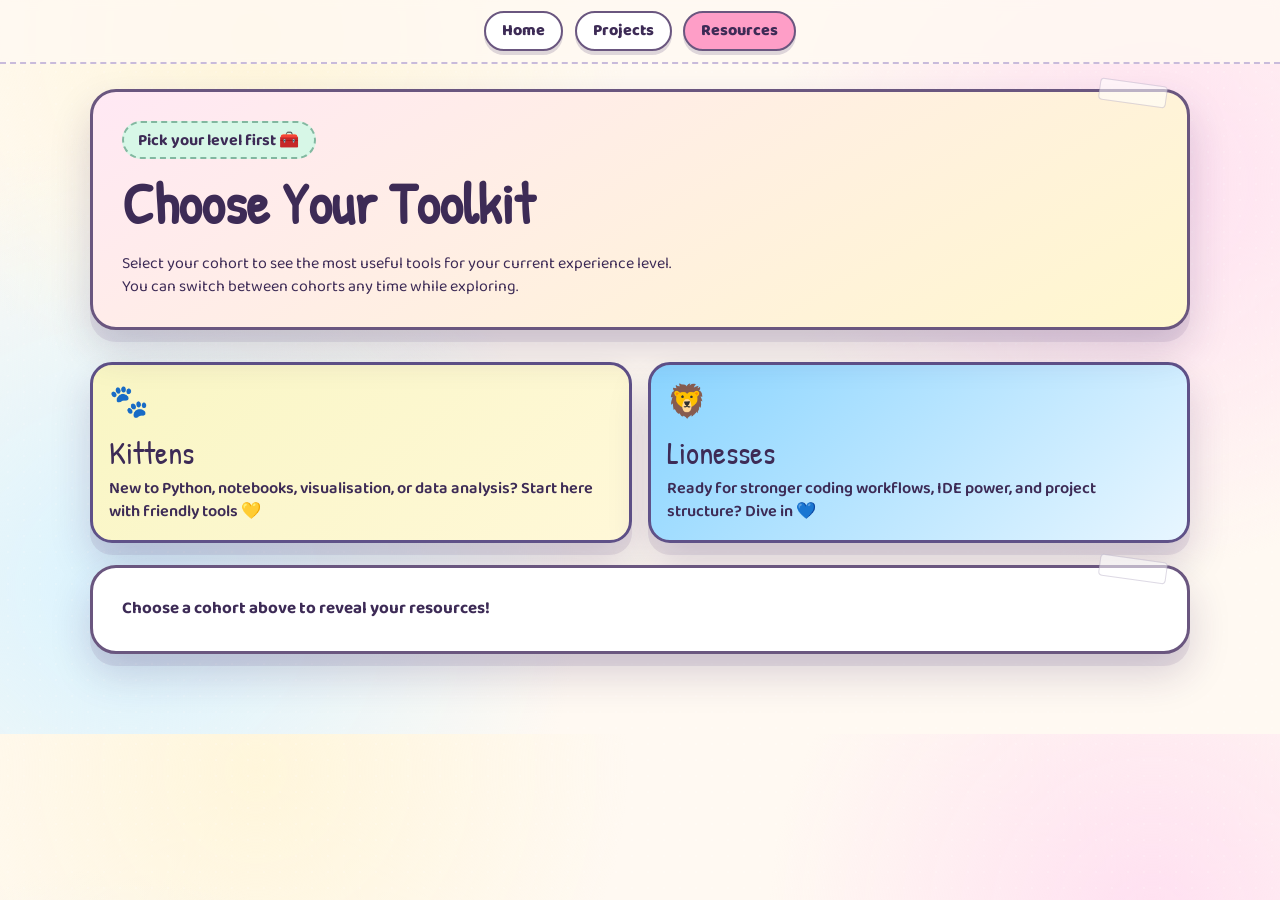
==== resources.html @ e5b943e8 "Page 3 - resources page update" ====
<!DOCTYPE html>
<html lang="en">
<head>
  <meta charset="UTF-8" />
  <meta name="viewport" content="width=device-width, initial-scale=1.0" />
  <title>Resources | International Women's Day Hackathon 2026</title>
  <meta name="description" content="Choose your cohort and explore tools and learning resources for the hackathon." />
  <link rel="preconnect" href="https://fonts.googleapis.com">
  <link rel="preconnect" href="https://fonts.gstatic.com" crossorigin>
  <link href="https://fonts.googleapis.com/css2?family=Baloo+2:wght@400;600;700;800&family=Patrick+Hand&display=swap" rel="stylesheet">
  <link rel="stylesheet" href="style.css" />
</head>
<body class="resources-page">
  <div class="paper-texture" aria-hidden="true"></div>

  <nav class="site-nav" aria-label="Primary">
    <div class="wrapper nav-inner">
      <a class="nav-pill" href="index.html">Home</a>
      <a class="nav-pill" href="projects.html">Projects</a>
      <a class="nav-pill active" href="resources.html" aria-current="page">Resources</a>
    </div>
  </nav>

  <main class="wrapper">
    <section class="resources-intro sticker" aria-labelledby="resources-title">
      <p class="eyebrow">Pick your level first 🧰</p>
      <h1 id="resources-title">Choose Your Toolkit</h1>
      <p>
        Select your cohort to see the most useful tools for your current experience level.
        You can switch between cohorts any time while exploring.
      </p>
    </section>

    <section class="cohort-selector" aria-label="Resource cohort selection">
      <button class="cohort-card kittens-card" type="button" data-resource-cohort="kittens" aria-controls="kittens-resources">
        <span class="cohort-emoji" aria-hidden="true">🐾</span>
        <span class="cohort-title">Kittens</span>
        <span class="cohort-copy">New to Python, notebooks, visualisation, or data analysis? Start here with friendly tools 💛</span>
      </button>

      <button class="cohort-card lionesses-card" type="button" data-resource-cohort="lionesses" aria-controls="lionesses-resources">
        <span class="cohort-emoji" aria-hidden="true">🦁</span>
        <span class="cohort-title">Lionesses</span>
        <span class="cohort-copy">Ready for stronger coding workflows, IDE power, and project structure? Dive in 💙</span>
      </button>
    </section>

    <section class="resources-display sticker" id="resources-display" aria-live="polite">
      <div class="selection-tools" id="resource-selection-tools" hidden>
        <p id="selected-resource-cohort-text" class="selected-cohort-text"></p>
        <div class="switch-buttons" role="group" aria-label="Switch resource cohort">
          <button type="button" class="switch-btn" data-resource-switch="kittens">Show Kittens</button>
          <button type="button" class="switch-btn" data-resource-switch="lionesses">Show Lionesses</button>
          <button type="button" class="switch-btn choose-again" id="resource-choose-again">Choose Again</button>
        </div>
      </div>

      <p class="pick-message" id="resource-pick-message">Choose a cohort above to reveal your resources!</p>

      <div class="resource-gallery" id="kittens-resources" hidden>
        <article class="resource-card resource-kittens-tone">
          <h2>Google Colab</h2>
          <p>Run Python notebooks in your browser with no installation needed. Great for a quick, easy start.</p>
          <div class="tag-row"><span>Beginner-friendly</span><span>No setup needed</span><span>Browser-based</span><span>Notebook-friendly</span></div>
          <a class="resource-btn" href="https://colab.research.google.com/" target="_blank" rel="noopener noreferrer">Try this tool</a>
        </article>

        <article class="resource-card resource-kittens-tone">
          <h2>Jupyter Notebooks</h2>
          <p>Mix code, notes, and results in one place. Perfect for learning, experimenting, and explaining your work.</p>
          <div class="tag-row"><span>Easy start</span><span>Python basics</span><span>Notebook-friendly</span></div>
          <a class="resource-btn" href="https://jupyter.org/" target="_blank" rel="noopener noreferrer">Learn more</a>
        </article>

        <article class="resource-card resource-kittens-tone">
          <h2>Python Basics (Official Tutorial)</h2>
          <p>Learn core Python syntax, loops, functions, and data structures with simple examples.</p>
          <div class="tag-row"><span>Python basics</span><span>Beginner-friendly</span><span>Easy start</span></div>
          <a class="resource-btn" href="https://docs.python.org/3/tutorial/" target="_blank" rel="noopener noreferrer">Open resource</a>
        </article>

        <article class="resource-card resource-kittens-tone">
          <h2>Plotly Express</h2>
          <p>Create colourful charts quickly from dataframes. Great for beginner data visualisation.</p>
          <div class="tag-row"><span>Data visualisation</span><span>Notebook-friendly</span><span>Beginner-friendly</span></div>
          <a class="resource-btn" href="https://plotly.com/python/plotly-express/" target="_blank" rel="noopener noreferrer">Try this tool</a>
        </article>

        <article class="resource-card resource-kittens-tone">
          <h2>Pandas Getting Started</h2>
          <p>Learn to load, clean, and explore tabular data with practical examples.</p>
          <div class="tag-row"><span>Simple data analysis</span><span>Python basics</span><span>Easy start</span></div>
          <a class="resource-btn" href="https://pandas.pydata.org/docs/getting_started/index.html" target="_blank" rel="noopener noreferrer">Open resource</a>
        </article>

        <article class="resource-card resource-kittens-tone">
          <h2>Gemini in Google Colab</h2>
          <p>Use AI help while coding in notebooks. Great for debugging, ideas, and quick explanations.</p>
          <div class="tag-row"><span>Beginner-friendly</span><span>Browser-based</span><span>Productivity</span></div>
          <a class="resource-btn" href="https://colab.google/" target="_blank" rel="noopener noreferrer">Learn more</a>
        </article>

        <article class="resource-card resource-kittens-tone">
          <h2>GitHub Hello World</h2>
          <p>A gentle first step into repositories, commits, and pull requests.</p>
          <div class="tag-row"><span>Beginner-friendly</span><span>GitHub</span><span>Easy start</span></div>
          <a class="resource-btn" href="https://docs.github.com/en/get-started/start-your-journey/hello-world" target="_blank" rel="noopener noreferrer">Open resource</a>
        </article>
      </div>

      <div class="resource-gallery" id="lionesses-resources" hidden>
        <article class="resource-card resource-lionesses-tone">
          <h2>Visual Studio Code</h2>
          <p>Build and manage projects with extensions, integrated terminals, and debugging tools.</p>
          <div class="tag-row"><span>IDE</span><span>Coding setup</span><span>Productivity</span></div>
          <a class="resource-btn" href="https://code.visualstudio.com/" target="_blank" rel="noopener noreferrer">Try this tool</a>
        </article>

        <article class="resource-card resource-lionesses-tone">
          <h2>Git + GitHub Workflow</h2>
          <p>Track changes, collaborate, and ship team work cleanly with branches and pull requests.</p>
          <div class="tag-row"><span>Version control</span><span>GitHub</span><span>Advanced workflow</span></div>
          <a class="resource-btn" href="https://docs.github.com/en/get-started/using-git/about-git" target="_blank" rel="noopener noreferrer">Open resource</a>
        </article>

        <article class="resource-card resource-lionesses-tone">
          <h2>Terminal / Command Line Basics</h2>
          <p>Speed up project tasks with command line navigation, scripts, and tooling.</p>
          <div class="tag-row"><span>CLI</span><span>Productivity</span><span>Coding setup</span></div>
          <a class="resource-btn" href="https://www.codecademy.com/learn/learn-the-command-line" target="_blank" rel="noopener noreferrer">Learn more</a>
        </article>

        <article class="resource-card resource-lionesses-tone">
          <h2>Python Virtual Environments</h2>
          <p>Keep dependencies organised per project using `venv` so setups stay clean and reproducible.</p>
          <div class="tag-row"><span>Advanced workflow</span><span>Project structure</span><span>Coding setup</span></div>
          <a class="resource-btn" href="https://docs.python.org/3/library/venv.html" target="_blank" rel="noopener noreferrer">Open resource</a>
        </article>

        <article class="resource-card resource-lionesses-tone">
          <h2>Advanced Python Project Layout</h2>
          <p>Structure your repository with clear folders, reusable modules, and tests.</p>
          <div class="tag-row"><span>Project structure</span><span>Advanced workflow</span><span>Productivity</span></div>
          <a class="resource-btn" href="https://packaging.python.org/en/latest/tutorials/packaging-projects/" target="_blank" rel="noopener noreferrer">Learn more</a>
        </article>

        <article class="resource-card resource-lionesses-tone">
          <h2>Codex / CLI Workflows</h2>
          <p>Use terminal-first workflows to iterate fast on coding tasks and project maintenance.</p>
          <div class="tag-row"><span>CLI</span><span>Advanced workflow</span><span>Productivity</span></div>
          <a class="resource-btn" href="https://platform.openai.com/docs" target="_blank" rel="noopener noreferrer">Try this tool</a>
        </article>

        <article class="resource-card resource-lionesses-tone">
          <h2>Advanced Visualisation Stack</h2>
          <p>Create richer dashboards and exploratory charts with Plotly and Seaborn workflows.</p>
          <div class="tag-row"><span>Visualisation</span><span>Advanced workflow</span><span>Coding setup</span></div>
          <a class="resource-btn" href="https://seaborn.pydata.org/" target="_blank" rel="noopener noreferrer">Open resource</a>
        </article>
      </div>

      <article class="resource-card resource-neutral-tone help-card" id="shared-help-card" hidden>
        <h2>Need a hand getting started?</h2>
        <p>
          Not sure which setup to use yet? Ask an organiser or mentor and we’ll help you pick the smoothest path.
          You are absolutely not expected to figure everything out alone.
        </p>
        <div class="tag-row"><span>Support</span><span>All levels</span><span>Friendly help</span></div>
        <a class="resource-btn" href="#" aria-disabled="true">Ask for help</a>
      </article>
    </section>
  </main>

  <script src="script.js"></script>
</body>
</html>
---- style.css ----
:root {
  --bg: #fff9f2;
  --ink: #3d2b56;
  --brand-pink: #FE9EC7;
  --brand-yellow: #F9F6C4;
  --brand-sky: #89D4FF;
  --brand-blue: #44ACFF;
  --brand-red: #EB4C4C;
  --brand-coral: #FF7070;
  --brand-blush: #FFA6A6;
  --brand-cream: #FFEDC7;
  --pink: #ffd7e7;
  --lavender: #e6ddff;
  --mint: #d7f7e7;
  --peach: #ffe5c7;
  --sky: #d9f2ff;
  --accent: #ff7ab6;
  --accent-2: #7f77ff;
  --paper-shadow: 0 12px 0 rgba(98, 79, 132, 0.12), 0 20px 40px rgba(50, 27, 88, 0.18);
}

* {
  box-sizing: border-box;
}

html,
body {
  margin: 0;
  padding: 0;
}

body {
  font-family: "Baloo 2", "Trebuchet MS", sans-serif;
  color: var(--ink);
  background: radial-gradient(circle at 20% 5%, #fff6db 0, transparent 30%),
    radial-gradient(circle at 90% 25%, #ffe0f1 0, transparent 30%),
    radial-gradient(circle at 10% 80%, #d9f3ff 0, transparent 35%),
    var(--bg);
  line-height: 1.45;
}

.paper-texture {
  position: fixed;
  inset: 0;
  pointer-events: none;
  z-index: -1;
  opacity: 0.18;
  background-image: radial-gradient(#ffffff 1px, transparent 1px);
  background-size: 16px 16px;
}

.wrapper {
  width: min(1100px, 92vw);
  margin-inline: auto;
}

/* Shared nav styles for all pages */
.site-nav {
  position: sticky;
  top: 0;
  z-index: 20;
  backdrop-filter: blur(4px);
  background: rgba(255, 249, 242, 0.78);
  border-bottom: 2px dashed #c9bbdb;
}

.nav-inner {
  display: flex;
  align-items: center;
  justify-content: center;
  gap: 0.7rem;
  padding: 0.7rem 0;
}

.nav-pill {
  text-decoration: none;
  color: var(--ink);
  background: #fff;
  border: 2px solid #6a567f;
  border-radius: 999px;
  padding: 0.38rem 1rem;
  font-weight: 800;
  box-shadow: 0 4px 0 rgba(106, 86, 127, 0.22);
  transition: transform 0.15s ease, box-shadow 0.15s ease, background-color 0.15s ease;
}

.nav-pill:hover,
.nav-pill:focus-visible {
  transform: translateY(-2px);
  box-shadow: 0 6px 0 rgba(106, 86, 127, 0.28);
  background: var(--brand-yellow);
}

.nav-pill.active {
  background: var(--brand-pink);
}

.hero {
  text-align: center;
  padding: 2.3rem 0 1.6rem;
}

.eyebrow {
  display: inline-block;
  margin: 0;
  padding: 0.35rem 0.9rem;
  background: var(--mint);
  border: 2px dashed #82b8a0;
  border-radius: 999px;
  font-weight: 700;
}

h1,
h2,
h3 {
  font-family: "Patrick Hand", cursive;
  line-height: 1.1;
  margin-top: 0;
}

h1 {
  font-size: clamp(2rem, 5vw, 3.6rem);
  margin: 0.8rem 0 0.5rem;
}

.hero-copy {
  margin: 0 auto;
  max-width: 40ch;
  font-size: clamp(1rem, 2.3vw, 1.25rem);
}

.hero-subtitle {
  margin: 0.25rem auto 0.55rem;
  max-width: 42ch;
  font-size: clamp(1.12rem, 2.1vw, 1.5rem);
  font-weight: 700;
}

/* Homepage-only width controls for cleaner desktop layout */
.home-main {
  width: min(980px, 92vw);
}

.home-main > section {
  margin-inline: auto;
}

.sticker,
.timeline-section {
  margin: 1.2rem 0 2rem;
  border: 3px solid #6a567f;
  border-radius: 26px;
  background: #fff;
  box-shadow: var(--paper-shadow);
  padding: clamp(1rem, 2.5vw, 1.8rem);
  position: relative;
}

.sticker::before {
  content: "";
  position: absolute;
  top: -10px;
  right: 20px;
  width: 66px;
  height: 20px;
  transform: rotate(8deg);
  background: rgba(255, 255, 255, 0.55);
  border: 1px solid rgba(86, 66, 122, 0.2);
  border-radius: 4px;
}

.countdown-block {
  background: linear-gradient(140deg, var(--pink), var(--lavender));
}

.countdown-label {
  font-size: clamp(1.4rem, 3vw, 2rem);
  font-weight: 800;
  margin: 0 0 0.9rem;
}

.countdown-grid {
  display: grid;
  grid-template-columns: repeat(4, minmax(70px, 1fr));
  gap: clamp(0.55rem, 1.2vw, 1rem);
}

.time-bubble {
  background: #fff;
  border-radius: 18px;
  border: 2px solid #6a567f;
  text-align: center;
  padding: 0.8rem 0.4rem;
}

.time-value {
  display: block;
  font-size: clamp(1.5rem, 5vw, 3rem);
  font-weight: 800;
  color: #52379b;
  line-height: 1;
}

.time-unit {
  display: block;
  margin-top: 0.3rem;
  font-size: 0.95rem;
  font-weight: 700;
}

.countdown-message {
  margin: 1rem 0 0;
  font-size: clamp(1.2rem, 2.8vw, 1.9rem);
  font-weight: 800;
  color: #843056;
}

.countdown-note {
  margin: 0.7rem 0 0;
  font-size: 0.95rem;
  font-weight: 600;
}

.timeline-section {
  background: linear-gradient(180deg, #ffffff, #fffdf8);
}

.timeline-section:nth-of-type(2) {
  background: linear-gradient(180deg, #fefcff, #f8fcff);
}

.timeline-section h2 {
  font-size: clamp(1.5rem, 3vw, 2.2rem);
  margin-bottom: 1rem;
}

.timeline-table-wrap {
  border: 2px dashed #c9b9dd;
  border-radius: 16px;
  background: #fff;
  overflow-x: auto;
}

.timeline-table {
  width: 100%;
  border-collapse: separate;
  border-spacing: 0;
  table-layout: fixed;
  min-width: 0;
}

.timeline-col-time {
  width: 11.5rem;
}

.timeline-col-activity {
  width: auto;
}

.timeline-col-location {
  width: 10rem;
}

.timeline-table th,
.timeline-table td {
  padding: 0.75rem 0.85rem;
  text-align: left;
  vertical-align: top;
}

.timeline-table thead th {
  background: linear-gradient(140deg, var(--brand-yellow), #fff8cf);
  font-size: 1.02rem;
  border-bottom: 2px solid #d6c6e7;
}

.timeline-table thead th:first-child {
  border-top-left-radius: 12px;
}

.timeline-table thead th:last-child {
  border-top-right-radius: 12px;
}

.timeline-table tbody tr:nth-child(odd) {
  background: #fffdf6;
}

.timeline-table tbody tr:nth-child(even) {
  background: #fbf8ff;
}

.timeline-table tbody td {
  border-bottom: 1px dashed #dfd2eb;
}

.timeline-table tbody tr:last-child td {
  border-bottom: 0;
}

.timeline-table td:first-child {
  font-weight: 800;
  color: #4f3f74;
  white-space: nowrap;
}

.timeline-table td:last-child {
  font-weight: 700;
  color: #5f5188;
  white-space: nowrap;
}

.timeline-desktop {
  display: block;
}

.timeline-mobile {
  display: none;
}

/* Explicit desktop visibility rules */
@media (min-width: 761px) {
  .timeline-desktop {
    display: block !important;
  }

  .timeline-mobile {
    display: none !important;
  }
}

.timeline-mobile-card {
  border: 2px dashed #dfd2eb;
  border-radius: 14px;
  padding: 0.7rem 0.8rem;
  margin-bottom: 0.7rem;
  background: #fff;
}

.timeline-mobile-card:last-child {
  margin-bottom: 0;
}

.timeline-mobile-card p {
  margin: 0.25rem 0;
  font-size: 0.95rem;
  line-height: 1.35;
}

.timeline-mobile-card strong {
  color: #4f3f74;
}

.timeline-list {
  margin: 0;
  padding: 0;
  list-style: none;
  display: grid;
  gap: 0.85rem;
}

.timeline-list li {
  display: grid;
  grid-template-columns: minmax(140px, 220px) 1fr;
  align-items: start;
  gap: 0.9rem;
  padding: 0.8rem;
  border-radius: 14px;
  background: #fff;
  border: 2px dashed #d6cae6;
}

.time-tag {
  display: inline-block;
  background: var(--peach);
  border: 2px solid #d5a777;
  border-radius: 999px;
  padding: 0.3rem 0.8rem;
  font-weight: 700;
  width: fit-content;
}

.timeline-list p {
  margin: 0.1rem 0 0;
}

.organisers-section {
  background: linear-gradient(140deg, var(--sky), var(--mint));
  margin-bottom: 3rem;
}

.organisers-section h2 {
  font-size: clamp(1.6rem, 3.2vw, 2.35rem);
  margin-bottom: 0.4rem;
}

.organiser-intro {
  margin-top: 0;
  font-size: 1.05rem;
}

.organiser-grid {
  display: grid;
  grid-template-columns: repeat(auto-fit, minmax(190px, 1fr));
  gap: 1rem;
  max-width: 920px;
  margin-inline: auto;
}

.organiser-card {
  text-align: center;
  background: #fff;
  border: 2px solid #5f5188;
  border-radius: 16px;
  padding: 1rem 0.85rem;
  display: flex;
  flex-direction: column;
  align-items: center;
  justify-content: flex-start;
  gap: 0.35rem;
}

.organiser-card img {
  width: 100%;
  aspect-ratio: 1;
  object-fit: cover;
  border: 2px dashed #a491c5;
  border-radius: 12px;
  background: #f4f0ff;
}

.organiser-card .organiser-avatar {
  width: clamp(120px, 10vw, 150px);
  height: clamp(120px, 10vw, 150px);
  object-fit: cover;
  border-radius: 50%;
  display: block;
  margin-inline: auto;
}

.organiser-card h3 {
  font-size: 1.35rem;
  margin: 0.45rem 0 0.2rem;
}

.organiser-card a {
  color: var(--accent-2);
  font-weight: 700;
  text-decoration-thickness: 2px;
  text-underline-offset: 2px;
}

.organiser-card a:hover,
.organiser-card a:focus-visible {
  color: var(--accent);
}

.supporters-section {
  background: linear-gradient(140deg, #fff6e8, #ffeef7);
  margin-bottom: 3rem;
}

.supporters-section h2 {
  font-size: clamp(1.6rem, 3.2vw, 2.35rem);
  margin-bottom: 0.35rem;
}

.supporters-intro {
  margin-top: 0;
  margin-bottom: 1rem;
  font-size: 1.02rem;
}

.supporters-grid {
  display: grid;
  grid-template-columns: repeat(2, minmax(240px, 1fr));
  gap: 1rem;
  align-items: stretch;
}

.supporter-card {
  background: #fff;
  border: 2px solid #5f5188;
  border-radius: 18px;
  padding: 1rem;
  text-align: center;
  box-shadow: 0 7px 0 rgba(95, 81, 136, 0.16);
  display: flex;
  flex-direction: column;
  align-items: center;
}

.supporter-card img {
  display: block;
  width: min(100%, 280px);
  max-width: 100%;
  max-height: 185px;
  height: auto;
  object-fit: contain;
  margin: 0 auto 0.8rem;
  border-radius: 14px;
  border: 2px dashed #a491c5;
  background: #f9f6ff;
}

.supporter-card h3 {
  font-size: 1.45rem;
  margin-bottom: 0.45rem;
}

.supporter-card p {
  margin-top: 0;
  max-width: 42ch;
}

.supporter-link {
  display: inline-block;
  margin-top: 0.35rem;
  padding: 0.35rem 0.9rem;
  border: 2px solid #5f5188;
  border-radius: 999px;
  background: var(--brand-yellow);
  color: var(--ink);
  font-weight: 800;
  text-decoration: none;
}

.supporter-link:hover,
.supporter-link:focus-visible {
  background: var(--brand-pink);
}

@media (max-width: 800px) {
  .timeline-list li {
    grid-template-columns: 1fr;
  }

  .supporters-grid {
    grid-template-columns: 1fr;
  }

  .organiser-grid {
    grid-template-columns: repeat(auto-fit, minmax(170px, 1fr));
  }
}

@media (max-width: 540px) {
  .countdown-grid {
    grid-template-columns: repeat(2, minmax(70px, 1fr));
  }

  .organiser-card .organiser-avatar {
    width: 116px;
    height: 116px;
  }

  .timeline-table td,
  .timeline-table th {
    font-size: 0.95rem;
  }
}

@media (max-width: 760px) {
  .timeline-desktop {
    display: none !important;
  }

  .timeline-mobile {
    display: block !important;
  }
}

/* -------------------------------------------
   Projects page styles (scoped to body class)
-------------------------------------------- */
.projects-page main {
  padding: 1.2rem 0 3rem;
}

.projects-page .is-hidden,
.projects-page [hidden] {
  display: none !important;
}

.projects-intro {
  background: linear-gradient(150deg, var(--brand-yellow), #fff);
  margin-top: 0.4rem;
}

.projects-intro h1 {
  margin-bottom: 0.4rem;
}

.projects-intro p {
  margin-bottom: 0;
  max-width: 62ch;
}

.cohort-selector {
  display: grid;
  grid-template-columns: repeat(2, minmax(220px, 1fr));
  gap: 1rem;
  margin: 1rem 0 1.4rem;
}

.cohort-card {
  border: 3px solid #5f5188;
  border-radius: 22px;
  padding: 1rem;
  text-align: left;
  cursor: pointer;
  font: inherit;
  color: var(--ink);
  box-shadow: var(--paper-shadow);
  transition: transform 0.18s ease, box-shadow 0.18s ease;
}

.cohort-card:hover,
.cohort-card:focus-visible {
  transform: rotate(-1deg) translateY(-2px);
}

.cohort-card.selected {
  box-shadow: 0 0 0 4px #fff, 0 0 0 7px #6a567f, var(--paper-shadow);
}

.kittens-card {
  background: linear-gradient(135deg, var(--brand-yellow), #fff8d8);
}

.lionesses-card {
  background: linear-gradient(135deg, var(--brand-sky), #e8f6ff);
}

.cohort-emoji {
  display: block;
  font-size: 2rem;
}

.cohort-title {
  display: block;
  margin-top: 0.2rem;
  font-family: "Patrick Hand", cursive;
  font-size: 2rem;
}

.cohort-copy {
  display: block;
  font-size: 1.02rem;
  font-weight: 600;
}

.projects-display {
  background: #fff;
}

.pick-message {
  margin: 0;
  font-size: 1.06rem;
  font-weight: 700;
}

.selection-tools {
  margin-bottom: 1rem;
}

.selected-cohort-text {
  margin: 0 0 0.7rem;
  font-size: 1.2rem;
  font-weight: 800;
}

.switch-buttons {
  display: flex;
  flex-wrap: wrap;
  gap: 0.55rem;
}

.switch-btn {
  border: 2px solid #6a567f;
  border-radius: 999px;
  background: #fff;
  color: var(--ink);
  font: inherit;
  font-weight: 700;
  padding: 0.35rem 0.8rem;
  cursor: pointer;
}

.switch-btn:hover,
.switch-btn:focus-visible {
  background: #f4ecff;
}

.choose-again {
  background: var(--brand-cream);
}

.project-gallery {
  display: grid;
  grid-template-columns: repeat(auto-fit, minmax(220px, 1fr));
  gap: 1rem;
}

.project-card {
  border-radius: 16px;
  border: 2px solid #5f5188;
  padding: 0.9rem;
  box-shadow: 0 7px 0 rgba(95, 81, 136, 0.16);
}

.project-card h2 {
  font-size: 1.45rem;
  margin-bottom: 0.4rem;
}

.project-card p {
  margin-top: 0;
  margin-bottom: 0.65rem;
}

.kittens-tone {
  background: linear-gradient(145deg, #fff7ca, #fff);
}

.lionesses-tone {
  background: linear-gradient(145deg, #d8eeff, #f9fdff);
}

.wildcard-tone {
  background: linear-gradient(145deg, #fff6ea, #fff0f7);
}

.build-your-own {
  border-style: dashed;
  border-color: #8b6a8f;
}

.tag-row {
  display: flex;
  flex-wrap: wrap;
  gap: 0.35rem;
}

.tag-row span {
  border-radius: 999px;
  border: 1.5px solid #7c6499;
  background: #fff;
  padding: 0.15rem 0.58rem;
  font-size: 0.86rem;
  font-weight: 700;
}

@media (max-width: 760px) {
  .cohort-selector {
    grid-template-columns: 1fr;
  }
}

/* -------------------------------------------
   Resources page styles (scoped to body class)
-------------------------------------------- */
.resources-page main {
  padding: 1.2rem 0 3rem;
}

.resources-page .is-hidden,
.resources-page [hidden] {
  display: none !important;
}

.resources-intro {
  background: linear-gradient(150deg, #ffe8f4, #fff7ce);
  margin-top: 0.4rem;
}

.resources-intro h1 {
  margin-bottom: 0.4rem;
}

.resources-intro p {
  margin-bottom: 0;
  max-width: 62ch;
}

.resources-display {
  background: #fff;
}

.resource-gallery {
  display: grid;
  grid-template-columns: repeat(auto-fit, minmax(220px, 1fr));
  gap: 1rem;
}

.resource-card {
  border-radius: 16px;
  border: 2px solid #5f5188;
  padding: 0.9rem;
  box-shadow: 0 7px 0 rgba(95, 81, 136, 0.16);
}

.resource-card h2 {
  font-size: 1.35rem;
  margin-bottom: 0.45rem;
}

.resource-card p {
  margin-top: 0;
  margin-bottom: 0.65rem;
}

.resource-kittens-tone {
  background: linear-gradient(145deg, #fff7ca, #fff);
}

.resource-lionesses-tone {
  background: linear-gradient(145deg, #d8eeff, #f9fdff);
}

.resource-neutral-tone {
  background: linear-gradient(145deg, #fff6ea, #fff0f7);
  border-style: dashed;
  border-color: #8b6a8f;
}

.help-card {
  margin-top: 1rem;
}

.resource-btn {
  display: inline-block;
  margin-top: 0.35rem;
  padding: 0.35rem 0.88rem;
  border: 2px solid #5f5188;
  border-radius: 999px;
  background: #fff;
  color: var(--ink);
  font-weight: 800;
  text-decoration: none;
}

.resource-btn:hover,
.resource-btn:focus-visible {
  background: var(--brand-yellow);
}

.resource-btn[aria-disabled="true"] {
  background: #fffdf3;
  cursor: default;
}
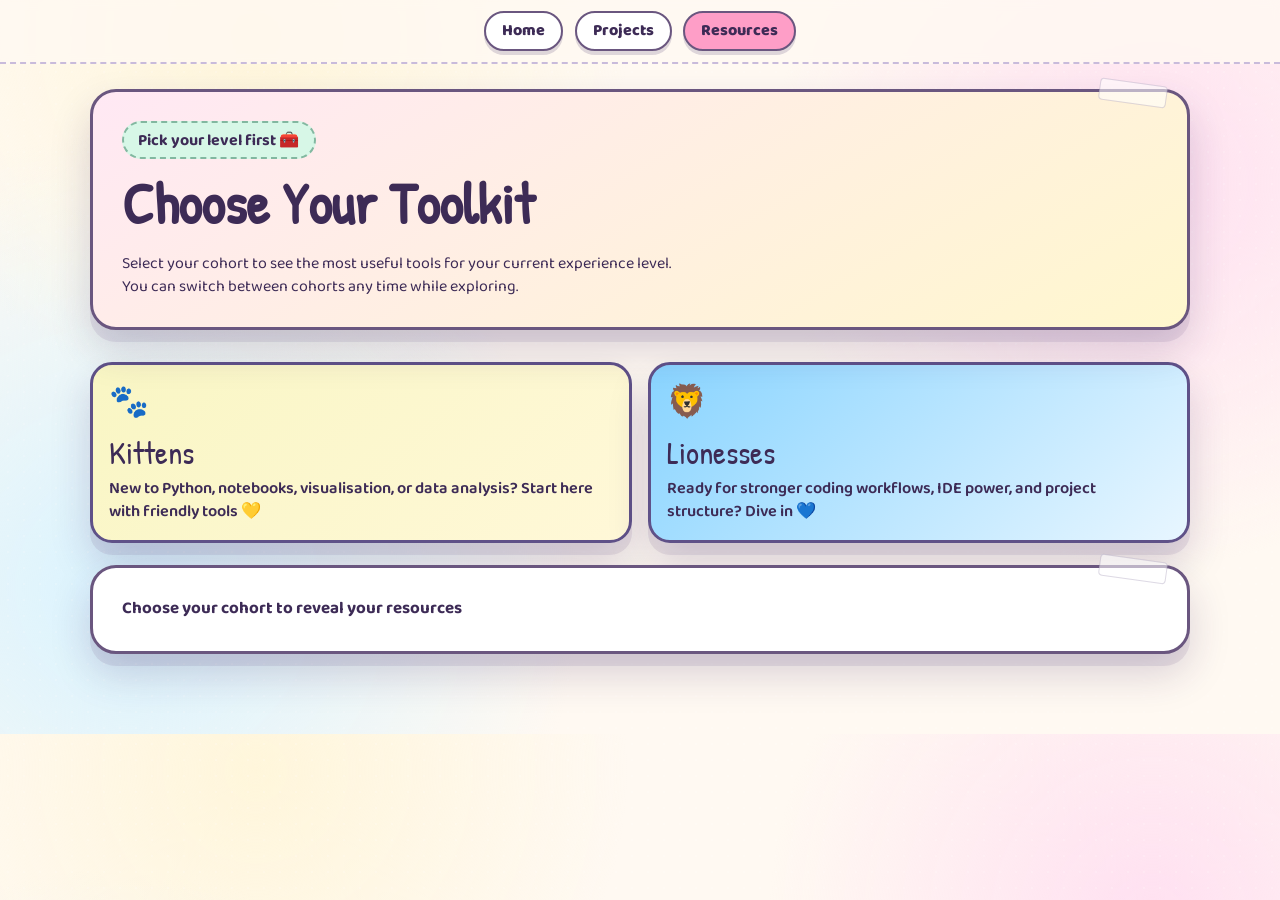
==== commit ccc54ae9: "Page 3 - Resources buttons fix" ====
--- a/resources.html
+++ b/resources.html
@@ -32,13 +32,13 @@
     </section>
 
     <section class="cohort-selector" aria-label="Resource cohort selection">
-      <button class="cohort-card kittens-card" type="button" data-resource-cohort="kittens" aria-controls="kittens-resources">
+      <button id="kittens-btn" class="cohort-card kittens-card" type="button" data-resource-cohort="kittens" aria-controls="kittens-resources">
         <span class="cohort-emoji" aria-hidden="true">🐾</span>
         <span class="cohort-title">Kittens</span>
         <span class="cohort-copy">New to Python, notebooks, visualisation, or data analysis? Start here with friendly tools 💛</span>
       </button>
 
-      <button class="cohort-card lionesses-card" type="button" data-resource-cohort="lionesses" aria-controls="lionesses-resources">
+      <button id="lionesses-btn" class="cohort-card lionesses-card" type="button" data-resource-cohort="lionesses" aria-controls="lionesses-resources">
         <span class="cohort-emoji" aria-hidden="true">🦁</span>
         <span class="cohort-title">Lionesses</span>
         <span class="cohort-copy">Ready for stronger coding workflows, IDE power, and project structure? Dive in 💙</span>
@@ -55,7 +55,7 @@
         </div>
       </div>
 
-      <p class="pick-message" id="resource-pick-message">Choose a cohort above to reveal your resources!</p>
+      <p class="pick-message" id="resources-placeholder">Choose your cohort to reveal your resources</p>
 
       <div class="resource-gallery" id="kittens-resources" hidden>
         <article class="resource-card resource-kittens-tone">
